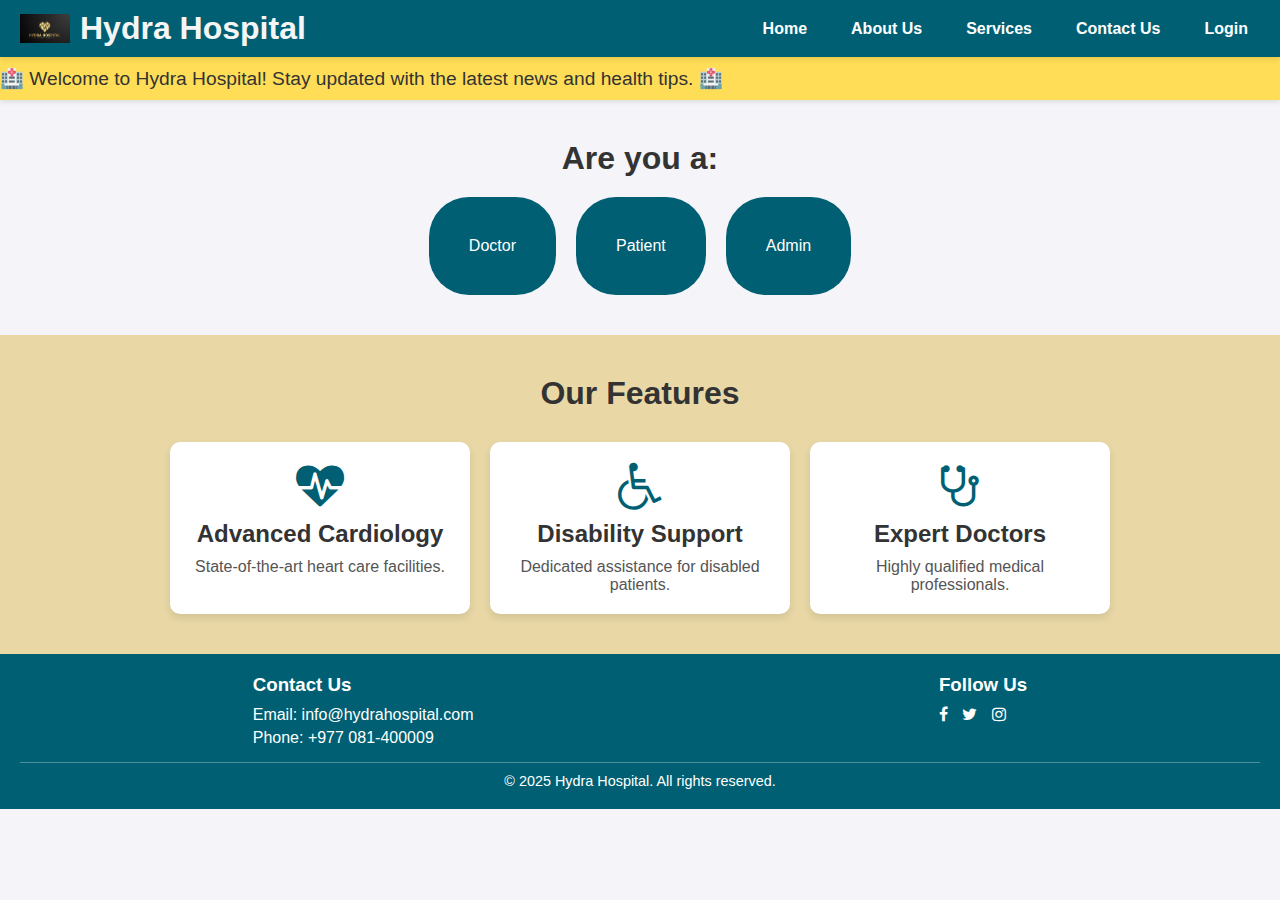
==== index.html @ 065d935c "Edit to be" ====
<!DOCTYPE html>
<html lang="en">
<head>
  <meta charset="UTF-8" />
  <meta name="viewport" content="width=device-width, initial-scale=1.0" />
  <title>Hydra Hospital</title>
  <link rel="stylesheet" href="styles.css" />
  <link rel="shortcut icon" href="assets/logo.png" type="image/x-icon" />
  <link rel="stylesheet" href="https://cdnjs.cloudflare.com/ajax/libs/font-awesome/4.7.0/css/font-awesome.min.css" />
</head>
<body>
  <!-- Navigation Bar -->
  <header>
    <nav class="navtool">
      <div class="logo">
        <img src="assets/logo.png" alt="Hydra Hospital Logo" />
        <h1>Hydra Hospital</h1>
      </div>
      <ul>
        <li><a href="#">Home</a></li>
        <li><a href="#">About Us</a></li>
        <li><a href="/patient/services.html">Services</a></li>
        <li><a href="#">Contact Us</a></li>
        <li><a href="auth/login.html" class="auth-btn">Login</a></li>
      </ul>
    </nav>
  </header>

  <!-- Marquee Section -->
  <div class="banner">
    <p>
      🏥 Welcome to Hydra Hospital! Stay updated with the latest news and health tips. 🏥
    </p>
  </div>

 

  <!-- User Authentication Section -->
  <section class="auth-section">
    <h2>Are you a:</h2>
    <div class="auth-buttons">
      <a href="/auth/login.html" class="auth-btn">Doctor</a>
      <a href="/patient/patient.html" class="auth-btn">Patient</a>
      <a href="/admin/admin.html" class="auth-btn">Admin</a>
    </div>
  </section>

  <!-- Features Section -->
  <section class="features">
    <h2>Our Features</h2>
    <div class="feature-cards">
      <div class="card">
        <i class="fa fa-heartbeat"></i>
        <h3>Advanced Cardiology</h3>
        <p>State-of-the-art heart care facilities.</p>
      </div>
      <div class="card">
        <i class="fa fa-wheelchair"></i>
        <h3>Disability Support</h3>
        <p>Dedicated assistance for disabled patients.</p>
      </div>
      <div class="card">
        <i class="fa fa-stethoscope"></i>
        <h3>Expert Doctors</h3>
        <p>Highly qualified medical professionals.</p>
      </div>
    </div>
  </section>
  <!-- Footer -->
  <footer>
    <div class="footer-content">
      <div class="footer-section">
        <h3>Contact Us</h3>
        <p>Email: info@hydrahospital.com</p>
        <p>Phone: +977 081-400009</p>
      </div>
      <div class="footer-section">
        <h3>Follow Us</h3>
        <div class="social-links">
          <a href="#"><i class="fa fa-facebook"></i></a>
          <a href="#"><i class="fa fa-twitter"></i></a>
          <a href="#"><i class="fa fa-instagram"></i></a>
        </div>
      </div>
    </div>
    <div class="footer-bottom">
      <p>&copy; 2025 Hydra Hospital. All rights reserved.</p>
    </div>
  </footer>
</body>
</html>
---- styles.css ----
/* For all entire  */
* {
    box-sizing: border-box;
    margin: 0;
    padding: 0;
  }
  body {
    font-family: 'Arial', sans-serif;
    background: #f4f4f9;
    color: #333;
  }
  
  /* Navigation Bar */
  .logo h1{
    color: whitesmoke;
    font-size: bolder;

  }
  header {
    background: #005f73;
    padding: 10px 20px;
    position: sticky;
    top: 0;
    z-index: 1000;
    box-shadow: 0 2px 5px rgba(0, 0, 0, 0.1);
  }
  .navtool {
    display: flex;
    justify-content: space-between;
    align-items: center;
  }
  .navtool .logo {
    display: flex;
    align-items: center;
  }
  .navtool .logo img {
    width: 50px;
    margin-right: 10px;
  }
  .navtool ul {
    list-style: none;
    display: flex;
    justify-content: space-between;
  }
  .navtool ul li {
    margin-left: 20px;
  }
  .navtool ul li a {
    color: #fff;
    text-decoration: none;
    font-weight: bold;
    transition: color 0.3s ease;
    margin: 8px 0px 8px 0px;
    padding: 12px;
    border-radius: 30px;
  }
  .navtool ul li a:hover {
    color: #ffdd57;
  }
  
  /* Marquee*/
  .banner {
    background: #ffdd57;
    overflow: hidden;
    white-space: nowrap;
    box-shadow: 0 2px 5px rgba(0, 0, 0, 0.1);
  }
  .banner p {
    display: inline-block;
    padding: 10px 0;
    font-size: 1.2rem;
    animation: scrollText 15s linear infinite;
    margin: 0;
  }
  @keyframes scrollText {
    0% {
      transform: translateX(100%);
    }
    100% {
      transform: translateX(-100%);
    }
  }
  
 
  
  /* User Authentication Section */
  .auth-section {
    text-align: center;
    padding: 40px;
  }
  .auth-section h2 {
    font-size: 2rem;
    margin-bottom: 20px;
  }
  .auth-buttons {
    display: flex;
    justify-content: center;
    gap: 20px;
    flex-wrap: wrap;
    /* margin: 20px; */
    
    /* border-radius: 45px; */
  }
  .auth-btn {
    background: #005f73;
    color: #fff;
    padding: 40px;
    border-radius: 40px;
    text-decoration: none;
    transition: background 0.3s ease, transform 0.3s ease;
  }
  .auth-btn:hover {
    background: #0a9396;
    transform: scale(1.05);
  }
  
  /* Features Section */
  .features {
    padding: 40px 20px;
    background: #e9d8a6;
    text-align: center;
  }
  .features h2 {
    font-size: 2rem;
    margin-bottom: 30px;
  }
  .feature-cards {
    display: flex;
    justify-content: center;
    gap: 20px;
    flex-wrap: wrap;
  }
  .feature-cards .card {
    background: #fff;
    padding: 20px;
    border-radius: 10px;
    width: 300px;
    box-shadow: 0 4px 8px rgba(0, 0, 0, 0.1);
    transition: transform 0.3s ease;
  }
  .feature-cards .card:hover {
    transform: translateY(-10px);
  }
  .feature-cards .card i {
    font-size: 3rem;
    color: #005f73;
    margin-bottom: 10px;
  }
  .feature-cards .card h3 {
    font-size: 1.5rem;
    margin-bottom: 10px;
  }
  .feature-cards .card p {
    font-size: 1rem;
    color: #555;
  }
  
  
  /* Footer */
  footer {
    background: #005f73;
    color: #fff;
    padding: 20px;
  }
  .footer-content {
    display: flex;
    justify-content: space-around;
    flex-wrap: wrap;
    padding-bottom: 10px;
  }
  .footer-section h3 {
    margin-bottom: 10px;
  }
  .footer-section p {
    margin: 5px 0;
  }
  .social-links a {
    color: #fff;
    margin-right: 10px;
    transition: color 0.3s ease;
  }
  .social-links a:hover {
    color: #ffdd57;
  }
  .footer-bottom {
    text-align: center;
    font-size: 0.9rem;
    border-top: 1px solid rgba(255, 255, 255, 0.3);
    padding-top: 10px;
  }
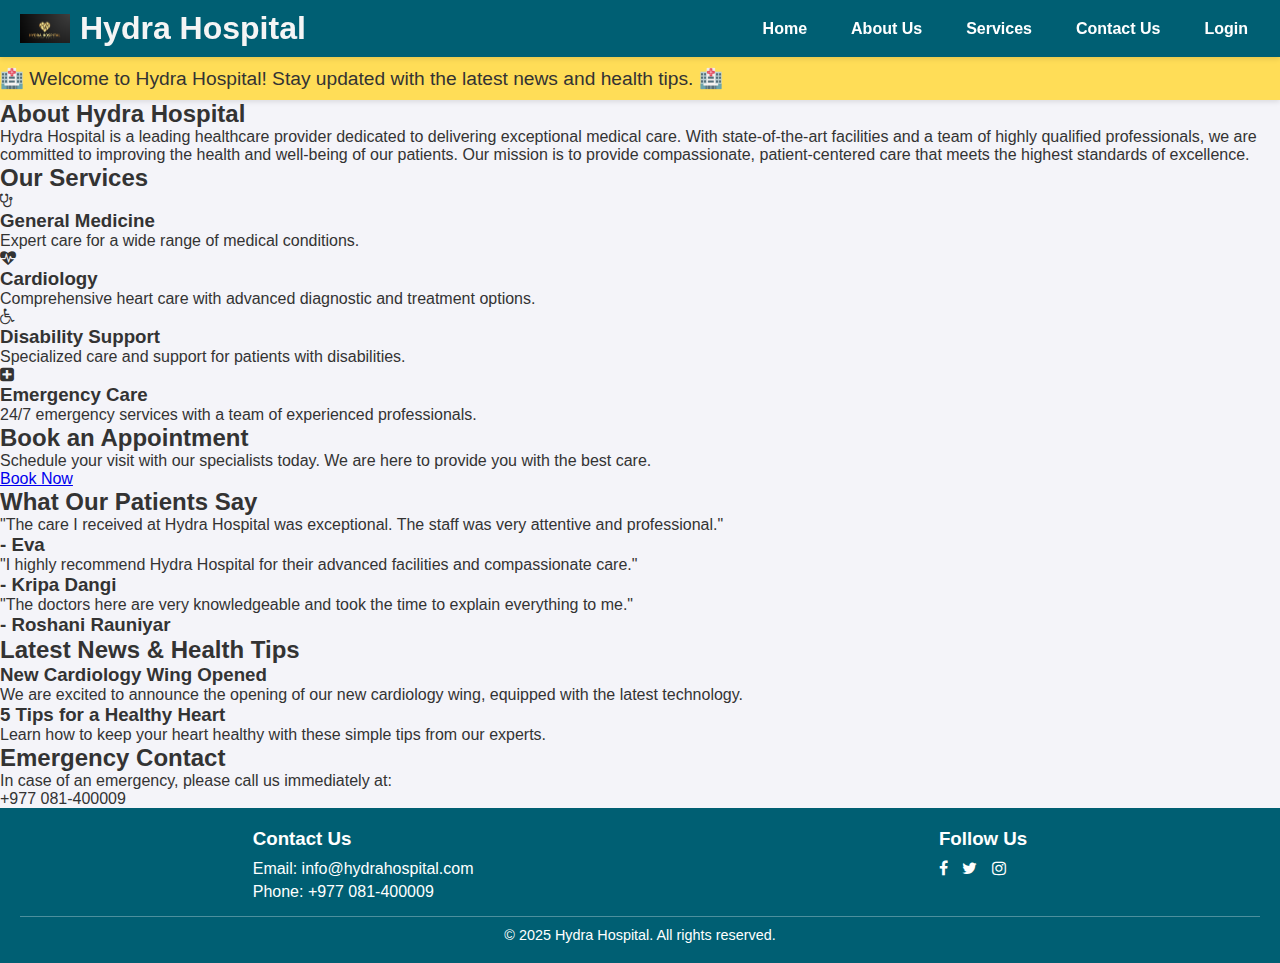
==== commit 7b5deceb: "tack changes" ====
--- a/index.html
+++ b/index.html
@@ -18,9 +18,9 @@
       </div>
       <ul>
         <li><a href="#">Home</a></li>
-        <li><a href="#">About Us</a></li>
+        <li><a href="us-section/about-us.html">About Us</a></li>
         <li><a href="/patient/services.html">Services</a></li>
-        <li><a href="#">Contact Us</a></li>
+        <li><a href="us-section/contactus.html">Contact Us</a></li>
         <li><a href="auth/login.html" class="auth-btn">Login</a></li>
       </ul>
     </nav>
@@ -33,39 +33,97 @@
     </p>
   </div>
 
- 
+  <!-- About Us Summary -->
+  <section class="about-summary">
+    <h2>About Hydra Hospital</h2>
+    <p>
+      Hydra Hospital is a leading healthcare provider dedicated to delivering exceptional medical care. 
+      With state-of-the-art facilities and a team of highly qualified professionals, we are committed to 
+      improving the health and well-being of our patients. Our mission is to provide compassionate, 
+      patient-centered care that meets the highest standards of excellence.
+    </p>
+  </section>
 
-  <!-- User Authentication Section -->
-  <section class="auth-section">
-    <h2>Are you a:</h2>
-    <div class="auth-buttons">
-      <a href="/auth/login.html" class="auth-btn">Doctor</a>
-      <a href="/patient/patient.html" class="auth-btn">Patient</a>
-      <a href="/admin/admin.html" class="auth-btn">Admin</a>
+  <!-- Services Overview -->
+  <section class="services-overview">
+    <h2>Our Services</h2>
+
+    <div class="card">
+      <i class="fa fa-stethoscope"></i>
+      <h3>General Medicine</h3>
+      <p>Expert care for a wide range of medical conditions.</p>
+    </div>
+
+    <div class="service-cards">
+      <div class="card">
+        <i class="fa fa-heartbeat"></i>
+        <h3>Cardiology</h3>
+        <p>Comprehensive heart care with advanced diagnostic and treatment options.</p>
+      </div>
+      
+      <div class="card">
+        <i class="fa fa-wheelchair"></i>
+        <h3>Disability Support</h3>
+        <p>Specialized care and support for patients with disabilities.</p>
+      </div>
+      
+      <div class="card">
+        <i class="fa fa-plus-square"></i>
+        <h3>Emergency Care</h3>
+        <p>24/7 emergency services with a team of experienced professionals.</p>
+      </div>
+    </div>
+  </section>
+  
+  <!-- Appointment Booking -->
+  <section class="appointment-booking">
+    <h2>Book an Appointment</h2>
+    <p>Schedule your visit with our specialists today. We are here to provide you with the best care.</p>
+    <a href="us-section/contactus.html" class="btn">Book Now</a>
+  </section>
+
+  <!-- Testimonials -->
+  <section class="testimonials">
+    <h2>What Our Patients Say</h2>
+    <div class="testimonial-cards">
+      <div class="card">
+        <p>"The care I received at Hydra Hospital was exceptional. The staff was very attentive and professional."</p>
+        <h3>- Eva</h3>
+      </div>
+      <div class="card">
+        <p>"I highly recommend Hydra Hospital for their advanced facilities and compassionate care."</p>
+        <h3>- Kripa Dangi</h3>
+      </div>
+      <div class="card">
+        <p>"The doctors here are very knowledgeable and took the time to explain everything to me."</p>
+        <h3>- Roshani Rauniyar</h3>
+      </div>
     </div>
   </section>
 
-  <!-- Features Section -->
-  <section class="features">
-    <h2>Our Features</h2>
-    <div class="feature-cards">
+  <!-- Latest News/Health Tips -->
+  <section class="latest-news">
+    <h2>Latest News & Health Tips</h2>
+    <div class="news-cards">
       <div class="card">
-        <i class="fa fa-heartbeat"></i>
-        <h3>Advanced Cardiology</h3>
-        <p>State-of-the-art heart care facilities.</p>
+        <h3>New Cardiology Wing Opened</h3>
+        <p>We are excited to announce the opening of our new cardiology wing, equipped with the latest technology.</p>
       </div>
       <div class="card">
-        <i class="fa fa-wheelchair"></i>
-        <h3>Disability Support</h3>
-        <p>Dedicated assistance for disabled patients.</p>
-      </div>
-      <div class="card">
-        <i class="fa fa-stethoscope"></i>
-        <h3>Expert Doctors</h3>
-        <p>Highly qualified medical professionals.</p>
+        <h3>5 Tips for a Healthy Heart</h3>
+        <p>Learn how to keep your heart healthy with these simple tips from our experts.</p>
       </div>
     </div>
   </section>
+
+
+  <!-- Emergency Contact -->
+  <section class="emergency-contact">
+    <h2>Emergency Contact</h2>
+    <p>In case of an emergency, please call us immediately at:</p>
+    <p class="emergency-number">+977 081-400009</p>
+  </section>
+
   <!-- Footer -->
   <footer>
     <div class="footer-content">
@@ -88,4 +146,4 @@
     </div>
   </footer>
 </body>
-</html>
+</html>--- a/styles.css
+++ b/styles.css
@@ -81,38 +81,7 @@
     }
   }
   
- 
-  
-  /* User Authentication Section */
-  .auth-section {
-    text-align: center;
-    padding: 40px;
-  }
-  .auth-section h2 {
-    font-size: 2rem;
-    margin-bottom: 20px;
-  }
-  .auth-buttons {
-    display: flex;
-    justify-content: center;
-    gap: 20px;
-    flex-wrap: wrap;
-    /* margin: 20px; */
-    
-    /* border-radius: 45px; */
-  }
-  .auth-btn {
-    background: #005f73;
-    color: #fff;
-    padding: 40px;
-    border-radius: 40px;
-    text-decoration: none;
-    transition: background 0.3s ease, transform 0.3s ease;
-  }
-  .auth-btn:hover {
-    background: #0a9396;
-    transform: scale(1.05);
-  }
+
   
   /* Features Section */
   .features {
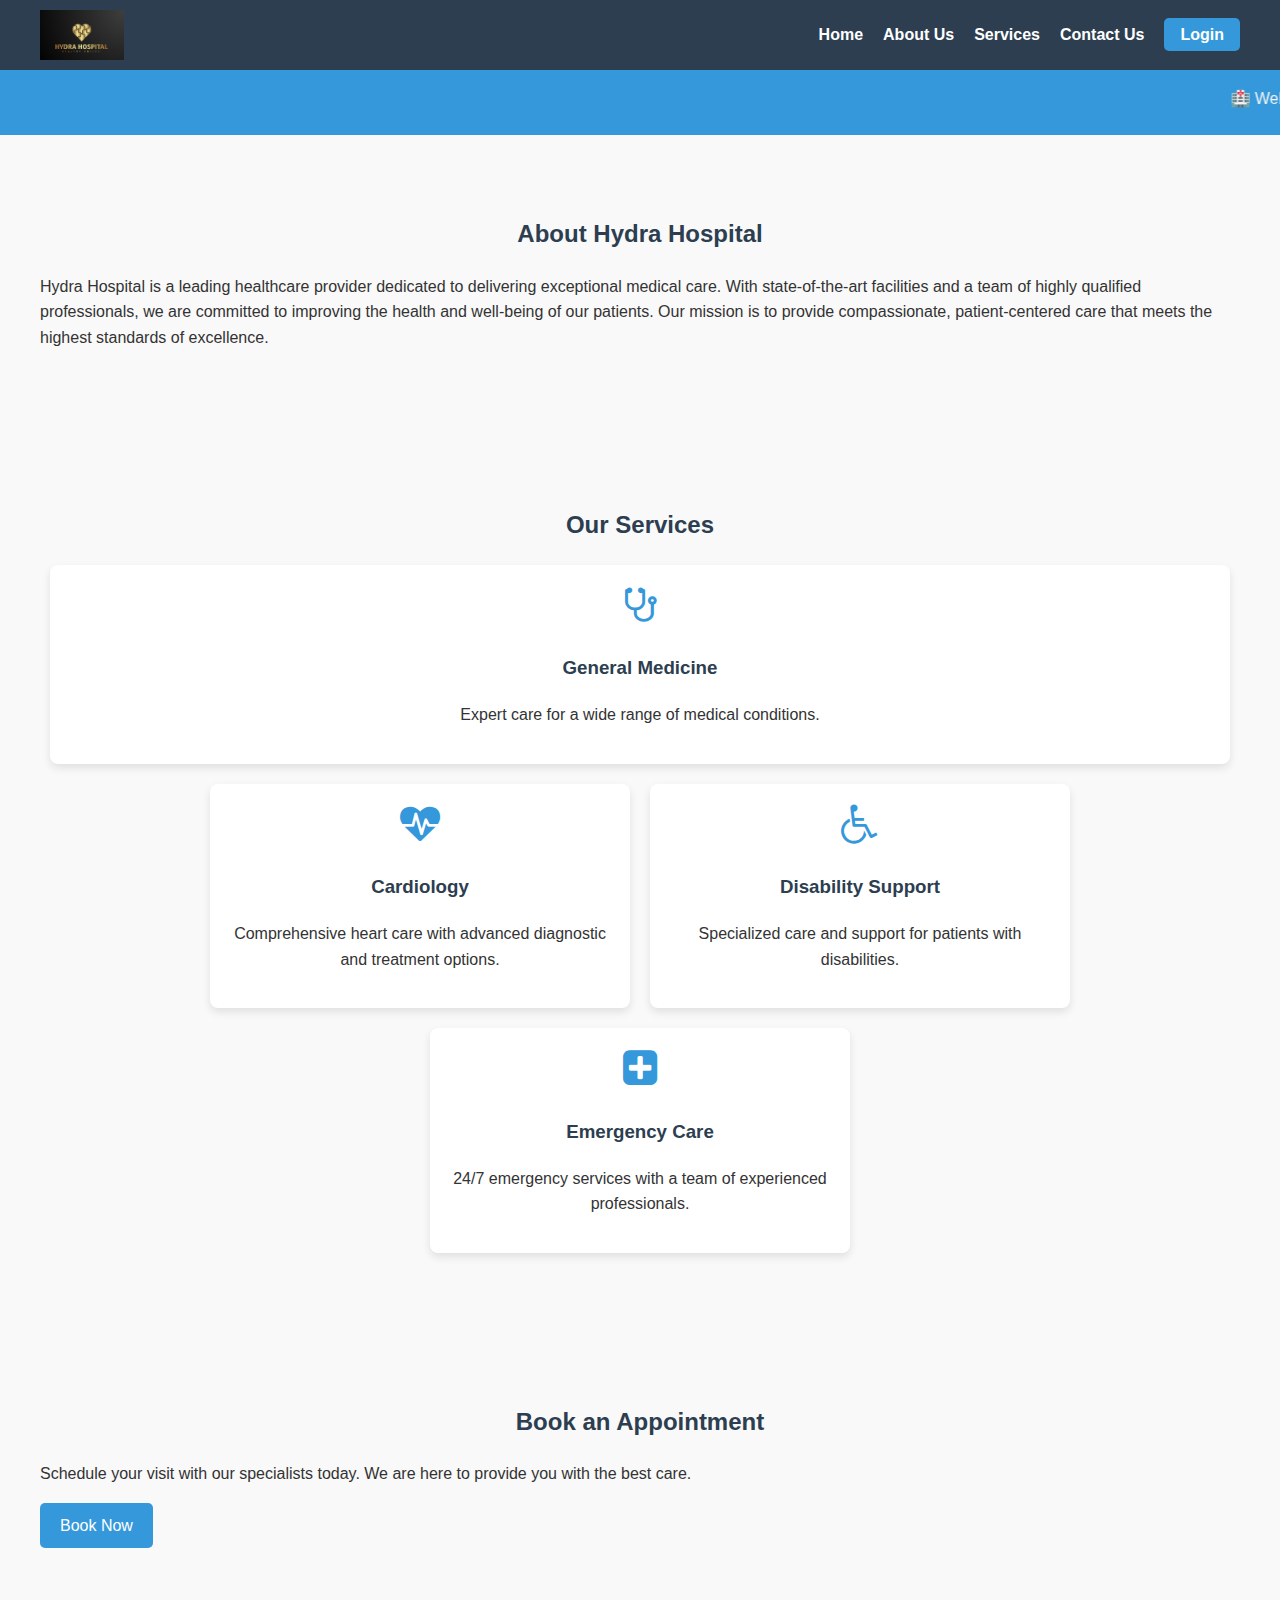
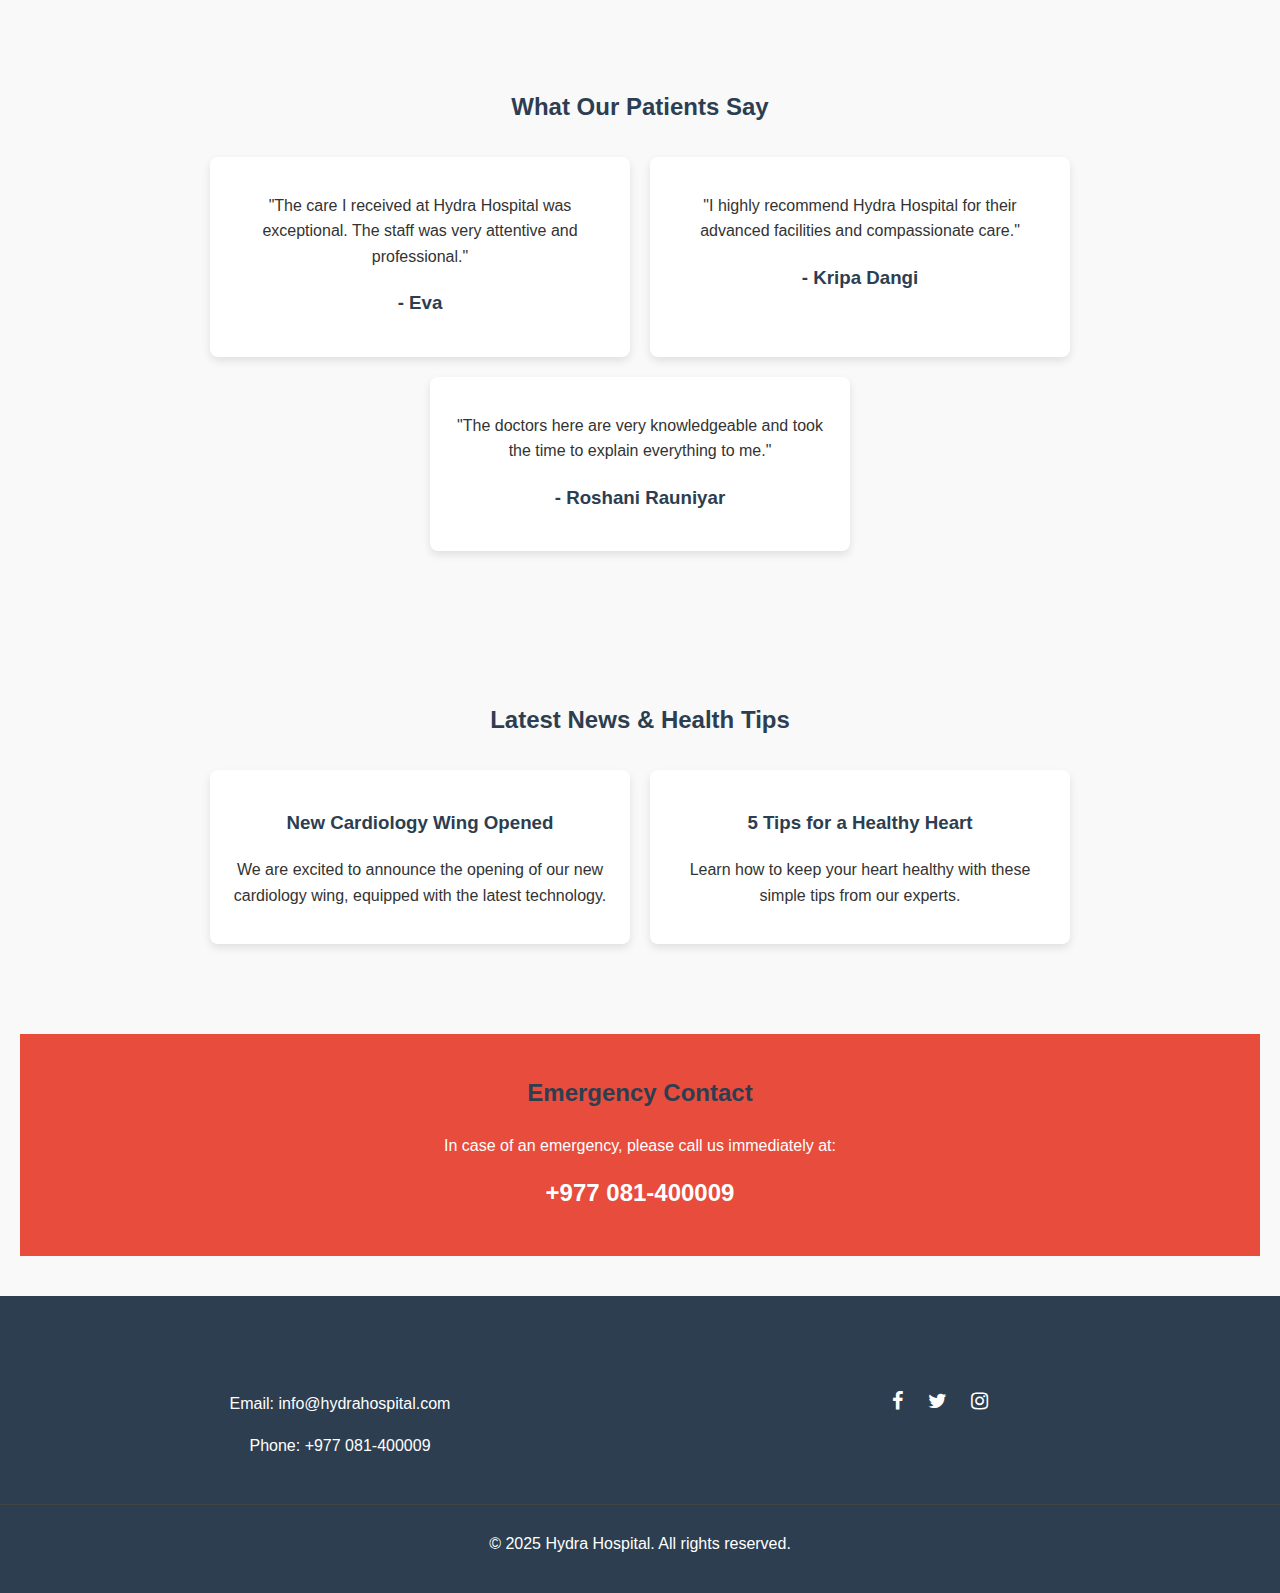
==== commit e473cd5e: "Now repushed" ====
--- a/index.html
+++ b/index.html
@@ -29,7 +29,8 @@
   <!-- Marquee Section -->
   <div class="banner">
     <p>
-      🏥 Welcome to Hydra Hospital! Stay updated with the latest news and health tips. 🏥
+      <marquee behavior="" direction="left">🏥 Welcome to Hydra Hospital! Stay updated with the latest news and health tips. 🏥</marquee>
+      
     </p>
   </div>
 
--- a/styles.css
+++ b/styles.css
@@ -1,160 +1,240 @@
- /* For all entire  */
-* {
-    box-sizing: border-box;
-    margin: 0;
-    padding: 0;
-  }
-  body {
-    font-family: 'Arial', sans-serif;
-    background: #f4f4f9;
-    color: #333;
-  }
-  
-  /* Navigation Bar */
-  .logo h1{
-    color: whitesmoke;
-    font-size: bolder;
-
-  }
-  header {
-    background: #005f73;
-    padding: 10px 20px;
-    position: sticky;
-    top: 0;
-    z-index: 1000;
-    box-shadow: 0 2px 5px rgba(0, 0, 0, 0.1);
-  }
+/* General Styles */
+body {
+  font-family: 'Arial', sans-serif;
+  line-height: 1.6;
+  margin: 0;
+  padding: 0;
+  color: #333;
+  background-color: #f9f9f9;
+
+  background-image: url(https://i.pinimg.com/736x/b4/40/8c/b4408cb42a951b7db7f27fdbe05c068e.jpg);
+  background-repeat: no-repeat;
+  background-size: cover;
+  background-attachment: fixed;
+}
+
+h1, h2, h3 {
+  color: #2c3e50;
+}
+
+a {
+  text-decoration: none;
+  color: #3498db;
+}
+
+a:hover {
+  color: #2980b9;
+}
+
+/* Header and Navigation */
+header {
+  background-color: #2c3e50;
+  color: #fff;
+  padding: 10px 0;
+}
+
+.navtool {
+  display: flex;
+  justify-content: space-between;
+  align-items: center;
+  max-width: 1200px;
+  margin: 0 auto;
+  padding: 0 20px;
+}
+
+.logo {
+  display: flex;
+  align-items: center;
+}
+
+.logo img {
+  height: 50px;
+  margin-right: 10px;
+}
+
+.logo h1 {
+  font-size: 24px;
+  margin: 0;
+}
+
+nav ul {
+  list-style: none;
+  margin: 0;
+  padding: 0;
+  display: flex;
+}
+
+nav ul li {
+  margin-left: 20px;
+}
+
+nav ul li a {
+  color: #fff;
+  font-weight: bold;
+}
+
+nav ul li a.auth-btn {
+  background-color: #3498db;
+  padding: 8px 16px;
+  border-radius: 5px;
+}
+
+nav ul li a.auth-btn:hover {
+  background-color: #2980b9;
+}
+
+/* Banner */
+.banner {
+  background-color: #3498db;
+  color: whitesmoke;
+  text-align: center;
+  padding: 0.1px;
+  margin-top: 0;
+  margin-bottom: 20px;
+  font-size: bolder;
+}
+
+/* Sections */
+section {
+  padding: 40px 20px;
+  max-width: 1200px;
+  margin: 0 auto;
+}
+
+.about-summary, .services-overview, .appointment-booking, .testimonials, .latest-news, .emergency-contact {
+  margin-bottom: 40px;
+}
+
+.about-summary h2, .services-overview h2, .appointment-booking h2, .testimonials h2, .latest-news h2, .emergency-contact h2 {
+  text-align: center;
+  margin-bottom: 20px;
+}
+
+/* Cards */
+.card {
+  background-color: #fff;
+  border-radius: 8px;
+  box-shadow: 0 4px 8px rgba(0, 0, 0, 0.1);
+  padding: 20px;
+  margin: 10px;
+  text-align: center;
+  transition: transform 0.3s ease;
+}
+
+.card:hover {
+  transform: translateY(-5px);
+}
+
+.service-cards, .testimonial-cards, .news-cards {
+  display: flex;
+  flex-wrap: wrap;
+  justify-content: center;
+}
+
+.service-cards .card, .testimonial-cards .card, .news-cards .card {
+  flex: 1 1 calc(33.333% - 20px);
+  max-width: calc(33.333% - 20px);
+}
+
+.card i {
+  font-size: 40px;
+  color: #3498db;
+  margin-bottom: 10px;
+}
+
+/* Buttons */
+.btn {
+  display: inline-block;
+  background-color: #3498db;
+  color: #fff;
+  padding: 10px 20px;
+  border-radius: 5px;
+  text-align: center;
+  transition: background-color 0.3s ease;
+}
+
+.btn:hover {
+  background-color: #2980b9;
+}
+
+/* Emergency Contact */
+.emergency-contact {
+  text-align: center;
+  background-color: #e74c3c;
+  color: #fff;
+  padding: 20px;
+}
+
+.emergency-number {
+  font-size: 24px;
+  font-weight: bold;
+  margin-top: 10px;
+}
+
+/* Footer */
+footer {
+  background-color: #2c3e50;
+  color: #fff;
+  padding: 20px 0;
+  text-align: center;
+}
+
+.footer-content {
+  display: flex;
+  justify-content: space-around;
+  max-width: 1200px;
+  margin: 0 auto;
+  padding: 0 20px;
+}
+
+.footer-section {
+  flex: 1;
+  margin: 10px;
+}
+
+.footer-section h3 {
+  margin-bottom: 10px;
+}
+
+.social-links a {
+  color: #fff;
+  margin: 0 10px;
+  font-size: 20px;
+}
+
+.social-links a:hover {
+  color: #3498db;
+}
+
+.footer-bottom {
+  margin-top: 20px;
+  border-top: 1px solid #444;
+  padding-top: 10px;
+}
+
+/* Responsive Design */
+@media (max-width: 768px) {
   .navtool {
-    display: flex;
-    justify-content: space-between;
+    flex-direction: column;
+    align-items: flex-start;
+  }
+
+  nav ul {
+    flex-direction: column;
+    width: 100%;
+  }
+
+  nav ul li {
+    margin: 10px 0;
+  }
+
+  .service-cards .card, .testimonial-cards .card, .news-cards .card {
+    flex: 1 1 100%;
+    max-width: 100%;
+  }
+
+  .footer-content {
+    flex-direction: column;
     align-items: center;
   }
-  .navtool .logo {
-    display: flex;
-    align-items: center;
-  }
-  .navtool .logo img {
-    width: 50px;
-    margin-right: 10px;
-  }
-  .navtool ul {
-    list-style: none;
-    display: flex;
-    justify-content: space-between;
-  }
-  .navtool ul li {
-    margin-left: 20px;
-  }
-  .navtool ul li a {
-    color: #fff;
-    text-decoration: none;
-    font-weight: bold;
-    transition: color 0.3s ease;
-    margin: 8px 0px 8px 0px;
-    padding: 12px;
-    border-radius: 30px;
-  }
-  .navtool ul li a:hover {
-    color: #ffdd57;
-  }
-  
-  /* Marquee*/
-  .banner {
-    background: #ffdd57;
-    overflow: hidden;
-    white-space: nowrap;
-    box-shadow: 0 2px 5px rgba(0, 0, 0, 0.1);
-  }
-  .banner p {
-    display: inline-block;
-    padding: 10px 0;
-    font-size: 1.2rem;
-    animation: scrollText 15s linear infinite;
-    margin: 0;
-  }
-  @keyframes scrollText {
-    0% {
-      transform: translateX(100%);
-    }
-    100% {
-      transform: translateX(-100%);
-    }
-  }
-  
-
-  
-  /* Features Section */
-  .features {
-    padding: 40px 20px;
-    background: #e9d8a6;
-    text-align: center;
-  }
-  .features h2 {
-    font-size: 2rem;
-    margin-bottom: 30px;
-  }
-  .feature-cards {
-    display: flex;
-    justify-content: center;
-    gap: 20px;
-    flex-wrap: wrap;
-  }
-  .feature-cards .card {
-    background: #fff;
-    padding: 20px;
-    border-radius: 10px;
-    width: 300px;
-    box-shadow: 0 4px 8px rgba(0, 0, 0, 0.1);
-    transition: transform 0.3s ease;
-  }
-  .feature-cards .card:hover {
-    transform: translateY(-10px);
-  }
-  .feature-cards .card i {
-    font-size: 3rem;
-    color: #005f73;
-    margin-bottom: 10px;
-  }
-  .feature-cards .card h3 {
-    font-size: 1.5rem;
-    margin-bottom: 10px;
-  }
-  .feature-cards .card p {
-    font-size: 1rem;
-    color: #555;
-  }
-  
-  
-  /* Footer */
-  footer {
-    background: #005f73;
-    color: #fff;
-    padding: 20px;
-  }
-  .footer-content {
-    display: flex;
-    justify-content: space-around;
-    flex-wrap: wrap;
-    padding-bottom: 10px;
-  }
-  .footer-section h3 {
-    margin-bottom: 10px;
-  }
-  .footer-section p {
-    margin: 5px 0;
-  }
-  .social-links a {
-    color: #fff;
-    margin-right: 10px;
-    transition: color 0.3s ease;
-  }
-  .social-links a:hover {
-    color: #ffdd57;
-  }
-  .footer-bottom {
-    text-align: center;
-    font-size: 0.9rem;
-    border-top: 1px solid rgba(255, 255, 255, 0.3);
-    padding-top: 10px;
-  }
-  +}